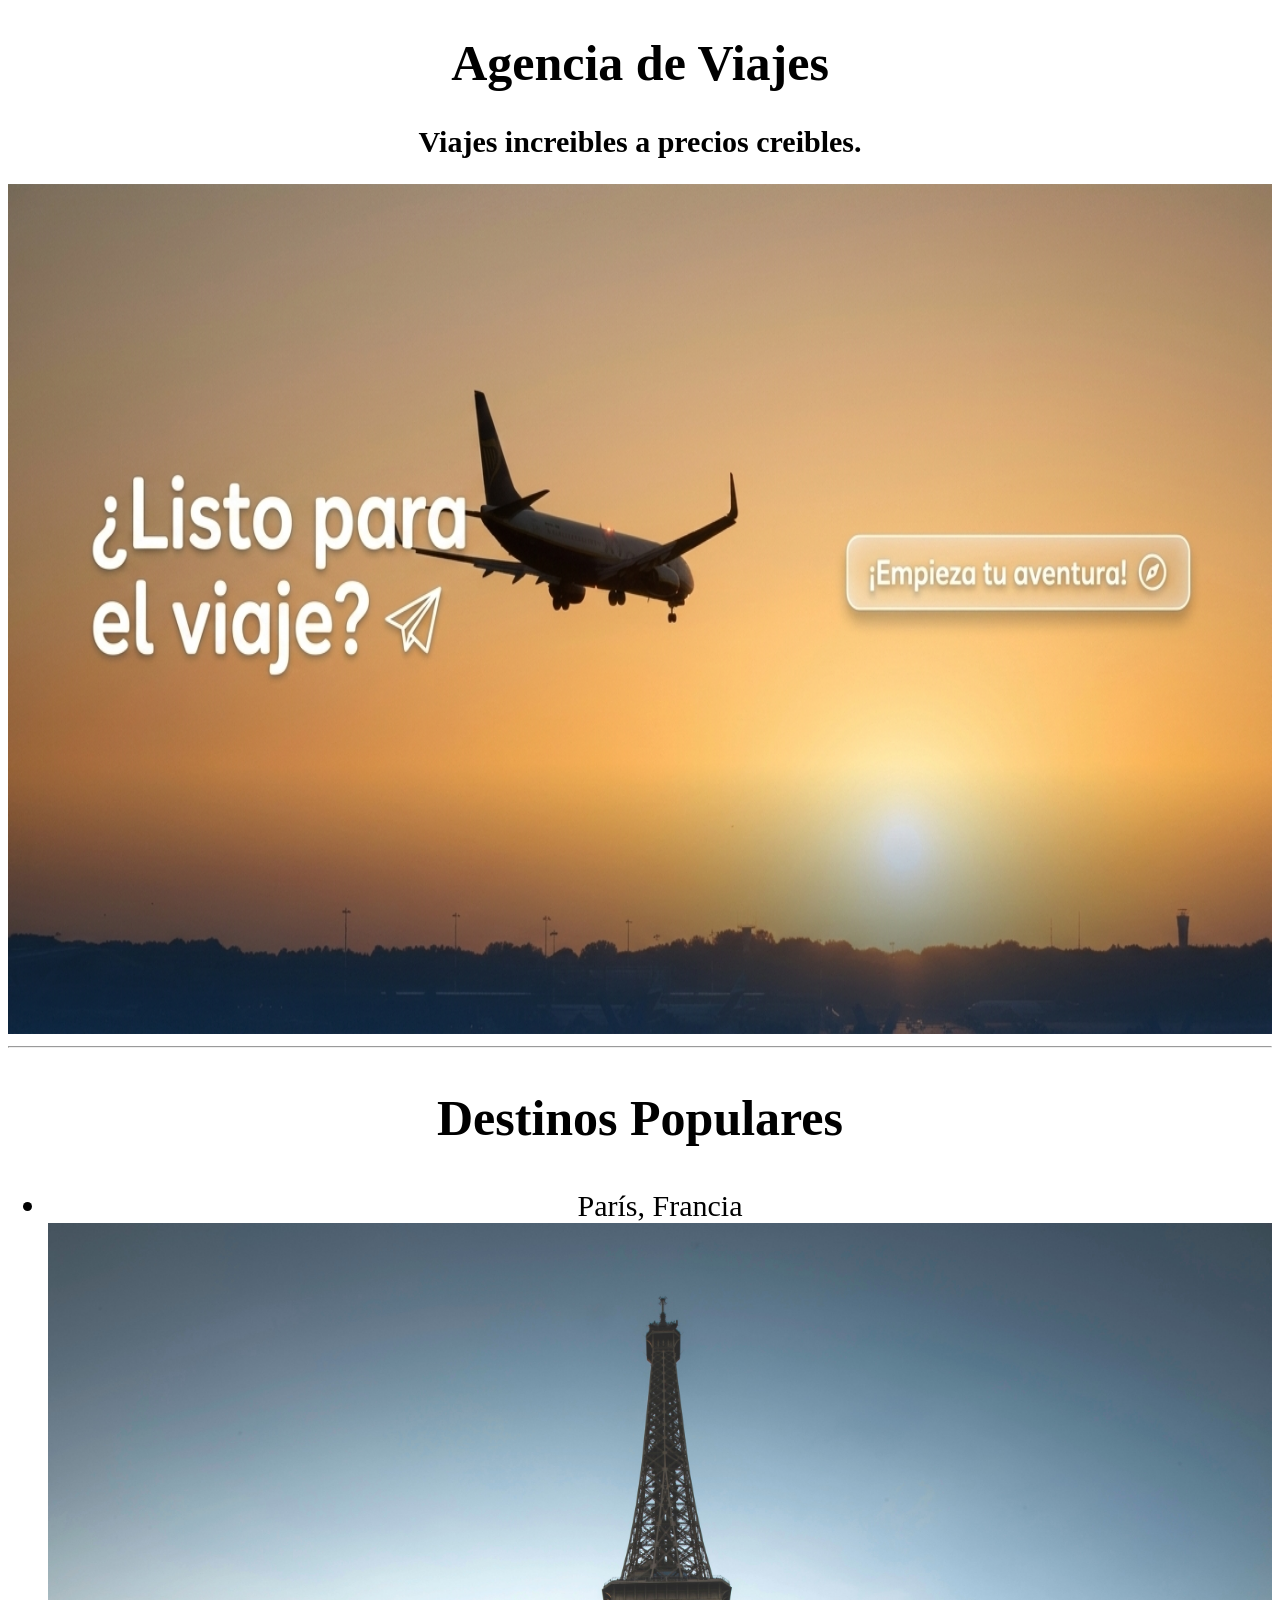
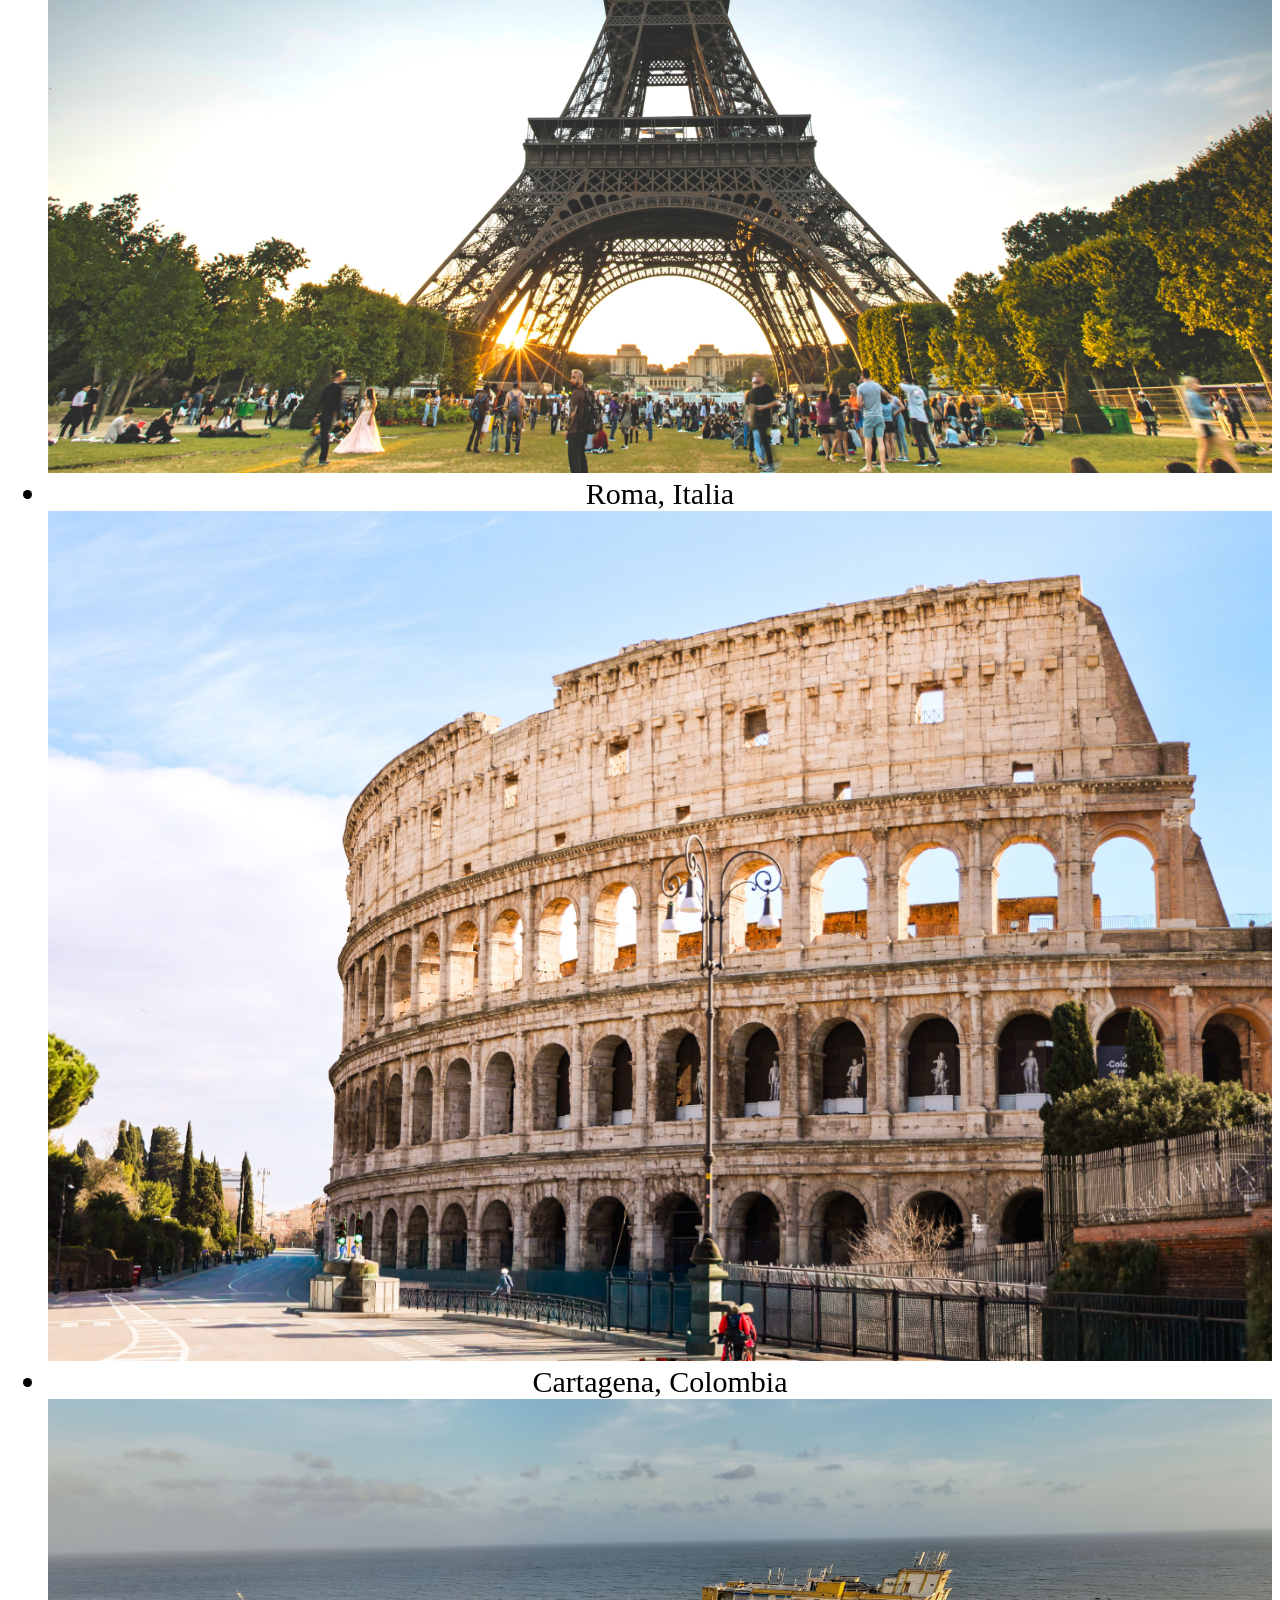
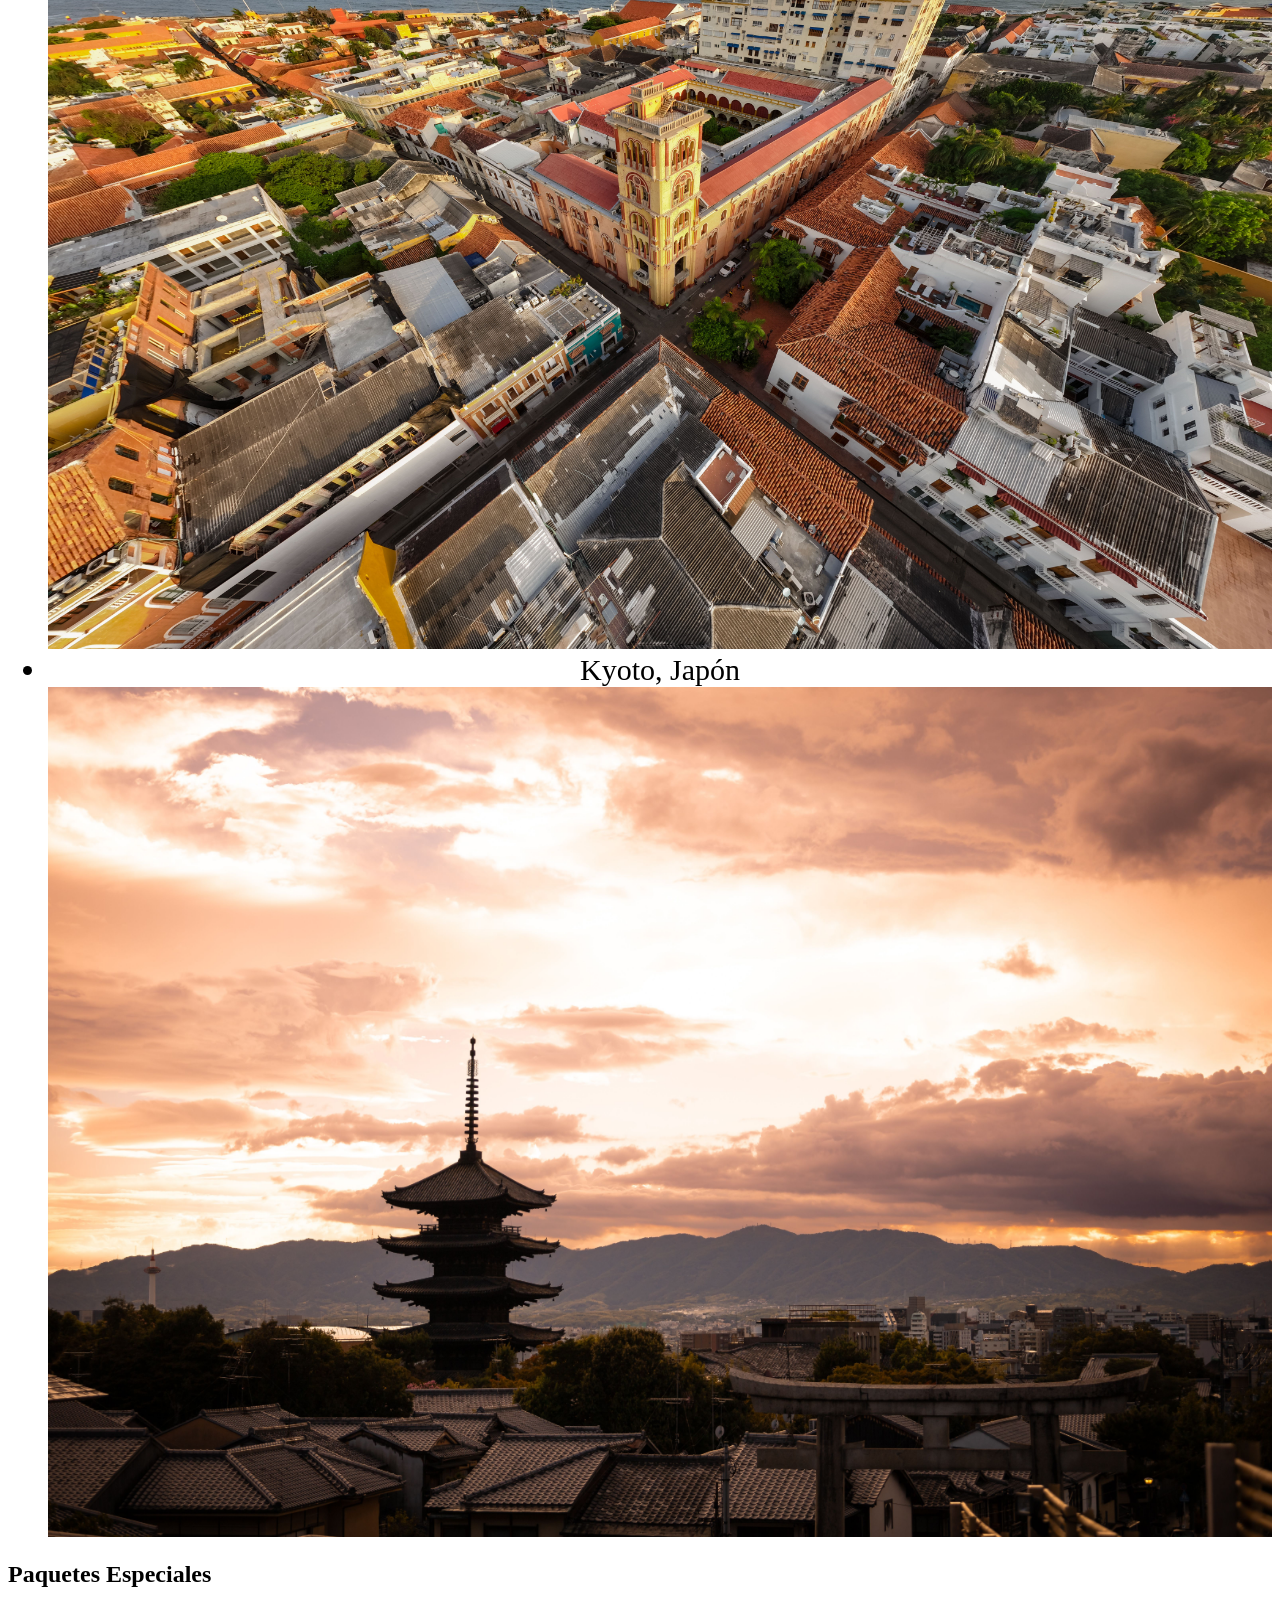
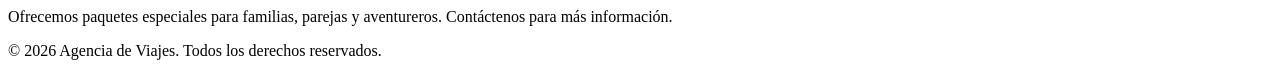
==== index.html @ 07613db0 "Created the website for the travel agency project." ====
<!DOCTYPE html>
<html lang="en">
<head>
    <meta charset="UTF-8">
    <meta name="viewport" content="width=device-width, initial-scale=1.0">
    <title>Agencia de Viajes</title>
</head>

<body>
    <header>
        <h1 style="font-size: 50px; text-align: center;">Agencia de Viajes</h1>
        <h2 style="font-size: 30px; text-align: center;">Viajes increibles a precios creibles.</h2>
        <img src="img/bannerIndex.jpeg" alt="Banner Agencia de Viajes" width="100%" height="850px">
       <hr>
    </header>

    <main>
        <section>
            <h2 style="font-size: 50px; text-align: center;">Destinos Populares</h2>
            <ul>
                <li style="font-size: 30px; text-align: center;">París, Francia</li>
                <img src="img/parisFrancia.jpg" alt="imagen promocial París, Francia" width="100%" height="850px">
          
                <li style="font-size: 30px; text-align: center;">Roma, Italia</li>
                <img src="img/romaItalia.jpg" alt="imagen promocial Roma, Italia" width="100%" height="850px">

                <li style="font-size: 30px; text-align: center;">Cartagena, Colombia</li>
                <img src="img/cartagenaColombia.jpg" alt="imagen promocial Cartagena, Colombia" width="100%" height="850px">

                <li style="font-size: 30px; text-align: center;">Kyoto, Japón</li>
                <img src="img/kyotoJapon.jpg" alt="imagen promocial Kyoto, Japón" width="100%" height="850px">
            </ul>
        </section>

        <section>
            <h2>Paquetes Especiales</h2>
            <p>Ofrecemos paquetes especiales para familias, parejas y aventureros. Contáctenos para más información.</p>
        </section>

    </main>
</body>

<footer>
    <p>&copy; 2026 Agencia de Viajes. Todos los derechos reservados.</p>
</footer>

</html>
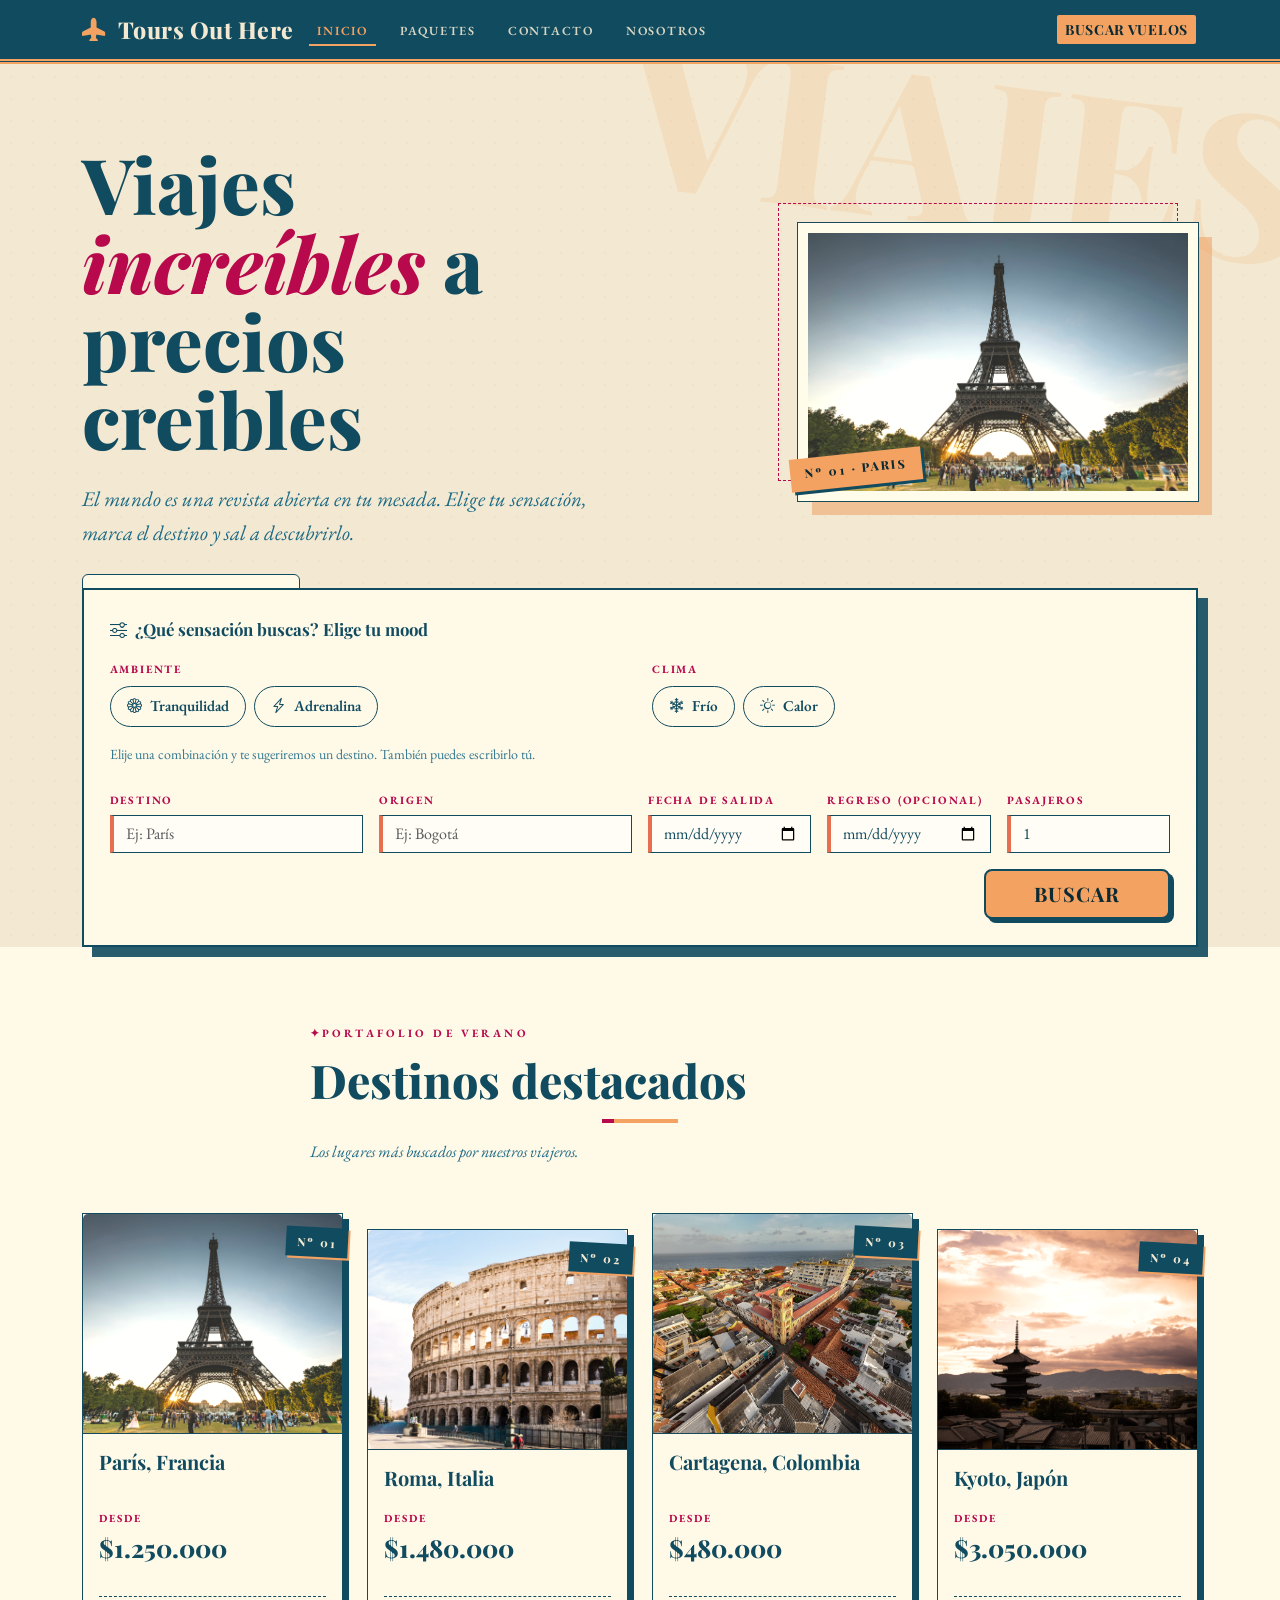
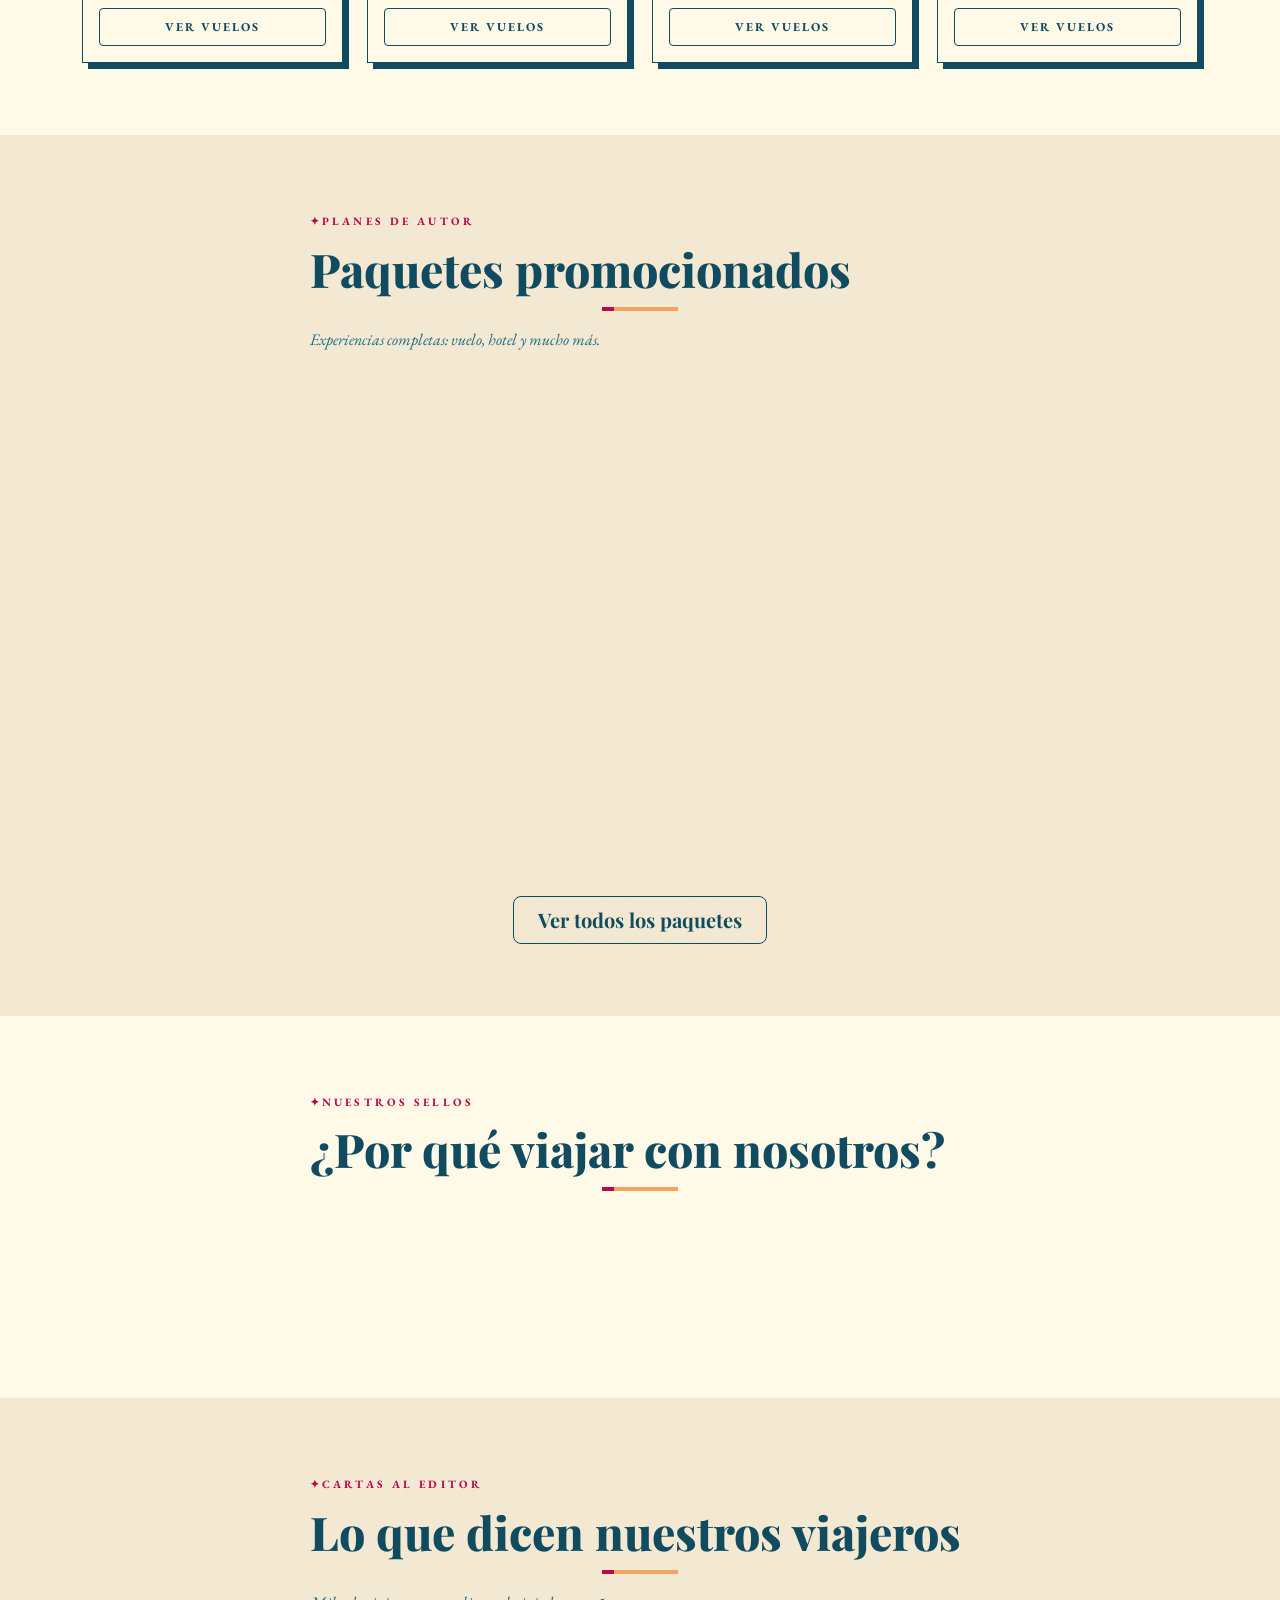
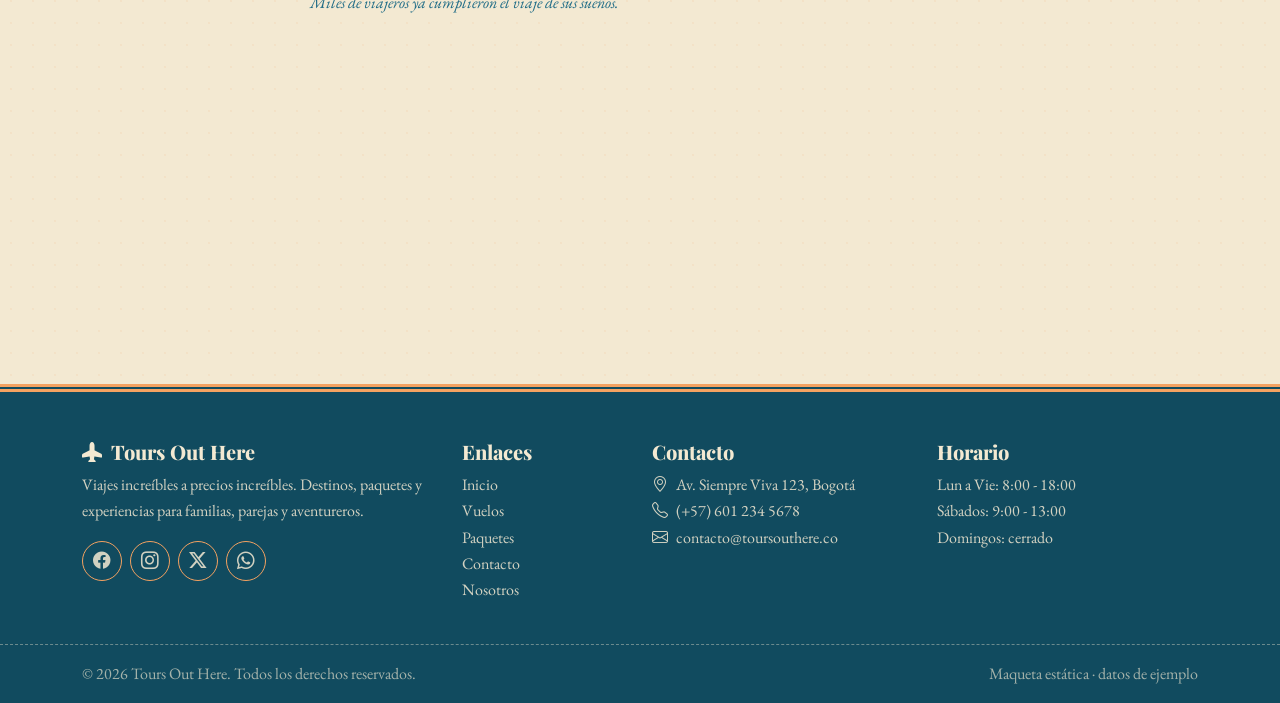
==== commit e0220257: "A style is implemented using CSS and Bootstrap, along with new web pages, complementing the project'" ====
--- a/index.html
+++ b/index.html
@@ -1,47 +1,371 @@
 <!DOCTYPE html>
-<html lang="en">
+<html lang="es">
 <head>
     <meta charset="UTF-8">
     <meta name="viewport" content="width=device-width, initial-scale=1.0">
-    <title>Agencia de Viajes</title>
+    <meta name="description" content="Agencia de viajes: vuelos y paquetes turísticos con estilo editorial.">
+    <title>Tours Out Here</title>
+    <link rel="stylesheet" href="vendor/bootstrap/bootstrap.min.css">
+    <link rel="stylesheet" href="vendor/bootstrap-icons/bootstrap-icons.min.css">
+    <link rel="stylesheet" href="css/styles.css">
 </head>
-
 <body>
-    <header>
-        <h1 style="font-size: 50px; text-align: center;">Agencia de Viajes</h1>
-        <h2 style="font-size: 30px; text-align: center;">Viajes increibles a precios creibles.</h2>
-        <img src="img/bannerIndex.jpeg" alt="Banner Agencia de Viajes" width="100%" height="850px">
-       <hr>
-    </header>
+
+    <nav class="navbar navbar-expand-lg navbar-site sticky-top">
+        <div class="container">
+            <a class="navbar-brand" href="index.html"><i class="bi bi-airplane-fill me-2"></i> Tours Out Here</a>
+            <button class="navbar-toggler" type="button" data-bs-toggle="collapse" data-bs-target="#navPrincipal" aria-controls="navPrincipal" aria-expanded="false" aria-label="Abrir menú de navegación">
+                <span class="navbar-toggler-icon"></span>
+            </button>
+            <div class="collapse navbar-collapse" id="navPrincipal">
+                <ul class="navbar-nav me-auto mb-2 mb-lg-0 gap-lg-3">
+                    <li class="nav-item"><a class="nav-link active" aria-current="page" href="index.html">Inicio</a></li>
+                    <li class="nav-item"><a class="nav-link" href="catalogo.html">Paquetes</a></li>
+                    <li class="nav-item"><a class="nav-link" href="contacto.html">Contacto</a></li>
+                    <li class="nav-item"><a class="nav-link" href="nosotros.html">Nosotros</a></li>
+                </ul>
+                <a href="buscar.html" class="btn boton-accent btn-sm">Buscar vuelos</a>
+            </div>
+        </div>
+    </nav>
+
+    <section class="hero">
+        <span class="hero-marca" aria-hidden="true">VIAJES</span>
+        <div class="container">
+            <div class="row align-items-center g-5">
+                <div class="col-lg-6">
+                    <h1 class="hero-titulo mt-3">Viajes <em>increíbles</em> a precios creibles</h1>
+                    <p class="hero-lead mt-4">El mundo es una revista abierta en tu mesada. Elige tu sensación, marca el destino y sal a descubrirlo.</p>
+                    <a href="#destinos" class="btn btn-ver-mas mt-2">Explorar destinos <i class="bi bi-arrow-right ms-1"></i></a>
+                </div>
+                <div class="col-lg-6 text-center text-lg-end">
+                    <figure class="passepartout">
+                        <img src="img/parisFrancia.jpg" alt="La Torre Eiffel en París, Francia" class="img-fluid" style="max-width: 400px;">
+                        <span class="rotulo-gira" style="bottom: 1rem; left: -0.5rem;">Nº 01 · Paris</span>
+                    </figure>
+                </div>
+            </div>
+        </div>
+    </section>
+
+    <div class="container">
+        <form id="formBusquedaHero" novalidate>
+            <div class="buscador">
+                <div class="mood-box mb-4">
+                    <p class="mood-group-title mb-3"><i class="bi bi-sliders me-1"></i> ¿Qué sensación buscas? Elige tu mood</p>
+                    <div class="row g-4">
+                        <div class="col-md-6">
+                            <span class="mood-label mb-2 d-block">Ambiente</span>
+                            <div class="d-flex flex-wrap gap-2 mood-group" data-grupo="ambiente">
+                                <button type="button" class="mood-chip" data-mood="tranquilidad"><i class="bi bi-flower1"></i> Tranquilidad</button>
+                                <button type="button" class="mood-chip" data-mood="adrenalina"><i class="bi bi-lightning-charge"></i> Adrenalina</button>
+                            </div>
+                        </div>
+                        <div class="col-md-6">
+                            <span class="mood-label mb-2 d-block">Clima</span>
+                            <div class="d-flex flex-wrap gap-2 mood-group" data-grupo="clima">
+                                <button type="button" class="mood-chip" data-mood="frio"><i class="bi bi-snow2"></i> Frío</button>
+                                <button type="button" class="mood-chip" data-mood="calor"><i class="bi bi-sun"></i> Calor</button>
+                            </div>
+                        </div>
+                    </div>
+                    <p class="texto-muted small mt-3 mb-0" id="moodSugerencia">Elije una combinación y te sugeriremos un destino. También puedes escribirlo tú.</p>
+                </div>
+                <div class="row g-3 align-items-end">
+                    <div class="col-md-4 col-lg-3">
+                        <label class="form-label" for="destino">Destino</label>
+                        <input type="text" class="form-control" id="destino" placeholder="Ej: París" required>
+                        <div class="invalid-feedback">Indica tu destino.</div>
+                    </div>
+                    <div class="col-md-4 col-lg-3">
+                        <label class="form-label" for="origen">Origen</label>
+                        <input type="text" class="form-control" id="origen" placeholder="Ej: Bogotá" required>
+                        <div class="invalid-feedback">Indica tu origen.</div>
+                    </div>
+                    <div class="col-md-4 col-lg-2">
+                        <label class="form-label" for="fechaSalida">Fecha de salida</label>
+                        <input type="date" class="form-control" id="fechaSalida">
+                    </div>
+                    <div class="col-md-4 col-lg-2">
+                        <label class="form-label" for="fechaRegreso">Regreso (opcional)</label>
+                        <input type="date" class="form-control" id="fechaRegreso">
+                    </div>
+                    <div class="col-md-4 col-lg-2">
+                        <label class="form-label" for="pasajeros">Pasajeros</label>
+                        <input type="number" class="form-control" id="pasajeros" value="1" min="1" max="9">
+                    </div>
+                    <div class="col-12 d-flex justify-content-end mt-3">
+                        <button type="submit" class="btn boton-accent btn-lg px-5">Buscar</button>
+                    </div>
+                </div>
+            </div>
+        </form>
+    </div>
 
     <main>
-        <section>
-            <h2 style="font-size: 50px; text-align: center;">Destinos Populares</h2>
-            <ul>
-                <li style="font-size: 30px; text-align: center;">París, Francia</li>
-                <img src="img/parisFrancia.jpg" alt="imagen promocial París, Francia" width="100%" height="850px">
-          
-                <li style="font-size: 30px; text-align: center;">Roma, Italia</li>
-                <img src="img/romaItalia.jpg" alt="imagen promocial Roma, Italia" width="100%" height="850px">
-
-                <li style="font-size: 30px; text-align: center;">Cartagena, Colombia</li>
-                <img src="img/cartagenaColombia.jpg" alt="imagen promocial Cartagena, Colombia" width="100%" height="850px">
-
-                <li style="font-size: 30px; text-align: center;">Kyoto, Japón</li>
-                <img src="img/kyotoJapon.jpg" alt="imagen promocial Kyoto, Japón" width="100%" height="850px">
-            </ul>
+        <section class="section-site section-site--papel" id="destinos">
+            <div class="container">
+                <div class="section-heading">
+                    <span class="kicker">Portafolio de verano</span>
+                    <h2 class="mt-2">Destinos destacados</h2>
+                    <div class="text-underline"></div>
+                    <p>Los lugares más buscados por nuestros viajeros.</p>
+                </div>
+                <div class="row g-4">
+                    <div class="col-sm-6 col-lg-3 reveal">
+                        <article class="card card-destino h-100">
+                            <span class="num-placa">Nº 01</span>
+                            <img src="img/parisFrancia.jpg" class="card-img-top" alt="La Torre Eiffel en París, Francia">
+                            <div class="card-body d-flex flex-column">
+                                <h3 class="h5 fw-bold mb-1">París, Francia</h3>
+                                <p class="precio-desde mt-auto pt-3">Desde</p>
+                                <p class="precio-valor">$1.250.000</p>
+                                <div class="ticket-linea"></div>
+                                <a href="buscar.html" class="btn btn-ver-mas btn-sm w-100">Ver vuelos</a>
+                            </div>
+                        </article>
+                    </div>
+                    <div class="col-sm-6 col-lg-3 desplaza reveal">
+                        <article class="card card-destino h-100">
+                            <span class="num-placa">Nº 02</span>
+                            <img src="img/romaItalia.jpg" class="card-img-top" alt="El Coliseo en Roma, Italia">
+                            <div class="card-body d-flex flex-column">
+                                <h3 class="h5 fw-bold mb-1">Roma, Italia</h3>
+                                <p class="precio-desde mt-auto pt-3">Desde</p>
+                                <p class="precio-valor">$1.480.000</p>
+                                <div class="ticket-linea"></div>
+                                <a href="buscar.html" class="btn btn-ver-mas btn-sm w-100">Ver vuelos</a>
+                            </div>
+                        </article>
+                    </div>
+                    <div class="col-sm-6 col-lg-3 reveal">
+                        <article class="card card-destino h-100">
+                            <span class="num-placa">Nº 03</span>
+                            <img src="img/cartagenaColombia.jpg" class="card-img-top" alt="Centro histórico de Cartagena, Colombia">
+                            <div class="card-body d-flex flex-column">
+                                <h3 class="h5 fw-bold mb-1">Cartagena, Colombia</h3>
+                                <p class="precio-desde mt-auto pt-3">Desde</p>
+                                <p class="precio-valor">$480.000</p>
+                                <div class="ticket-linea"></div>
+                                <a href="buscar.html" class="btn btn-ver-mas btn-sm w-100">Ver vuelos</a>
+                            </div>
+                        </article>
+                    </div>
+                    <div class="col-sm-6 col-lg-3 desplaza reveal">
+                        <article class="card card-destino h-100">
+                            <span class="num-placa">Nº 04</span>
+                            <img src="img/kyotoJapon.jpg" class="card-img-top" alt="Templo tradicional en Kyoto, Japón">
+                            <div class="card-body d-flex flex-column">
+                                <h3 class="h5 fw-bold mb-1">Kyoto, Japón</h3>
+                                <p class="precio-desde mt-auto pt-3">Desde</p>
+                                <p class="precio-valor">$3.050.000</p>
+                                <div class="ticket-linea"></div>
+                                <a href="buscar.html" class="btn btn-ver-mas btn-sm w-100">Ver vuelos</a>
+                            </div>
+                        </article>
+                    </div>
+                </div>
+            </div>
         </section>
 
-        <section>
-            <h2>Paquetes Especiales</h2>
-            <p>Ofrecemos paquetes especiales para familias, parejas y aventureros. Contáctenos para más información.</p>
+        <section class="section-site" id="paquetes">
+            <div class="container">
+                <div class="section-heading">
+                    <span class="kicker">Planes de autor</span>
+                    <h2 class="mt-2">Paquetes promocionados</h2>
+                    <div class="text-underline"></div>
+                    <p>Experiencias completas: vuelo, hotel y mucho más.</p>
+                </div>
+                <div class="row g-4">
+                    <div class="col-md-6 col-lg-3 reveal">
+                        <article class="card card-paquete h-100" data-paquete='{"titulo":"Romance en París","ciudad":"París, Francia","duracion":"5 días","precio":2850000,"incluye":"Vuelo ida y vuelta, hotel 4*, desayuno y city tour","img":"img/parisFrancia.jpg","descripcion":"El plan perfecto para celebrar en pareja: recorre la Torre Eiffel, el Louvre y los cafés de Montmartre."}'>
+                            <span class="num-placa">Nº 05</span>
+                            <img src="img/parisFrancia.jpg" class="card-img-top" alt="Imagen promocional del paquete Romance en París">
+                            <div class="card-body d-flex flex-column">
+                                <span class="kicker mb-1">Paquete · 5 días</span>
+                                <h3 class="h5 fw-bold mb-1">Romance en París</h3>
+                                <p class="texto-muted small mb-2">París, Francia</p>
+                                <p class="precio-valor mt-auto mb-3">$2.850.000</p>
+                                <a href="#" data-accion="detalle" class="btn btn-primary w-100">Ver detalle</a>
+                            </div>
+                        </article>
+                    </div>
+                    <div class="col-md-6 col-lg-3 desplaza reveal">
+                        <article class="card card-paquete h-100" data-paquete='{"titulo":"Roma Clásica","ciudad":"Roma, Italia","duracion":"4 días","precio":2450000,"incluye":"Vuelo ida y vuelta, hotel 3*, desayuno y visitas guiadas","img":"img/romaItalia.jpg","descripcion":"Coliseo, Fontana di Trevi y el Vaticano con guías expertos en español."}'>
+                            <span class="num-placa">Nº 06</span>
+                            <img src="img/romaItalia.jpg" class="card-img-top" alt="Imagen promocional del paquete Roma Clásica">
+                            <div class="card-body d-flex flex-column">
+                                <span class="kicker mb-1">Paquete · 4 días</span>
+                                <h3 class="h5 fw-bold mb-1">Roma Clásica</h3>
+                                <p class="texto-muted small mb-2">Roma, Italia</p>
+                                <p class="precio-valor mt-auto mb-3">$2.450.000</p>
+                                <a href="#" data-accion="detalle" class="btn btn-primary w-100">Ver detalle</a>
+                            </div>
+                        </article>
+                    </div>
+                    <div class="col-md-6 col-lg-3 reveal">
+                        <article class="card card-paquete h-100" data-paquete='{"titulo":"Escapada en Cartagena","ciudad":"Cartagena, Colombia","duracion":"3 días","precio":980000,"incluye":"Vuelo ida y vuelta, hotel en el Centro Histórico y paseo en chiva","img":"img/cartagenaColombia.jpg","descripcion":"Murallas, mar y color. La escapada corta perfecta para desconectar."}'>
+                            <span class="num-placa">Nº 07</span>
+                            <img src="img/cartagenaColombia.jpg" class="card-img-top" alt="Imagen promocional del paquete Escapada en Cartagena">
+                            <div class="card-body d-flex flex-column">
+                                <span class="kicker mb-1">Paquete · 3 días</span>
+                                <h3 class="h5 fw-bold mb-1">Escapada en Cartagena</h3>
+                                <p class="texto-muted small mb-2">Cartagena, Colombia</p>
+                                <p class="precio-valor mt-auto mb-3">$980.000</p>
+                                <a href="#" data-accion="detalle" class="btn btn-primary w-100">Ver detalle</a>
+                            </div>
+                        </article>
+                    </div>
+                    <div class="col-md-6 col-lg-3 desplaza reveal">
+                        <article class="card card-paquete h-100" data-paquete='{"titulo":"Japón Mágico","ciudad":"Kyoto, Japón","duracion":"8 días","precio":6900000,"incluye":"Vuelo ida y vuelta, hoteles, tren bala y tours","img":"img/kyotoJapon.jpg","descripcion":"Templos, tecnología y tradición: un viaje inolvidable por Japón."}'>
+                            <span class="num-placa">Nº 08</span>
+                            <img src="img/kyotoJapon.jpg" class="card-img-top" alt="Imagen promocional del paquete Japón Mágico">
+                            <div class="card-body d-flex flex-column">
+                                <span class="kicker mb-1">Paquete · 8 días</span>
+                                <h3 class="h5 fw-bold mb-1">Japón Mágico</h3>
+                                <p class="texto-muted small mb-2">Kyoto, Japón</p>
+                                <p class="precio-valor mt-auto mb-3">$6.900.000</p>
+                                <a href="#" data-accion="detalle" class="btn btn-primary w-100">Ver detalle</a>
+                            </div>
+                        </article>
+                    </div>
+                </div>
+                <div class="text-center mt-5">
+                    <a href="catalogo.html" class="btn btn-outline-primary btn-lg px-4">Ver todos los paquetes</a>
+                </div>
+            </div>
         </section>
 
+        <section class="section-site section-site--papel pb-0" id="beneficios">
+            <div class="container">
+                <div class="section-heading">
+                    <span class="kicker">Nuestros sellos</span>
+                    <h2 class="mt-2">¿Por qué viajar con nosotros?</h2>
+                    <div class="text-underline"></div>
+                </div>
+                <div class="row g-4 text-center">
+                    <div class="col-md-4 reveal">
+                        <i class="bi bi-tags fs-1 text-primary"></i>
+                        <h3 class="h5 fw-bold mt-2">Mejores precios</h3>
+                        <p class="texto-muted mb-0">Tarifas especiales y paquetes todo incluido para tu presupuesto.</p>
+                    </div>
+                    <div class="col-md-4 desplaza reveal">
+                        <i class="bi bi-headset fs-1 text-primary"></i>
+                        <h3 class="h5 fw-bold mt-2">Soporte 24/7</h3>
+                        <p class="texto-muted mb-0">Te acompañamos antes, durante y después de tu viaje.</p>
+                    </div>
+                    <div class="col-md-4 reveal">
+                        <i class="bi bi-shield-check fs-1 text-primary"></i>
+                        <h3 class="h5 fw-bold mt-2">Reservas seguras</h3>
+                        <p class="texto-muted mb-0">Confirmación inmediata y atención personalizada.</p>
+                    </div>
+                </div>
+            </div>
+        </section>
+
+        <section class="section-site" id="testimonios">
+            <div class="container">
+                <div class="section-heading">
+                    <span class="kicker">Cartas al editor</span>
+                    <h2 class="mt-2">Lo que dicen nuestros viajeros</h2>
+                    <div class="text-underline"></div>
+                    <p>Miles de viajeros ya cumplieron el viaje de sus sueños.</p>
+                </div>
+                <div class="row g-4">
+                    <div class="col-md-4 reveal">
+                        <div class="testimonio">
+                            <div class="estrellas mb-2"><i class="bi bi-star-fill"></i><i class="bi bi-star-fill"></i><i class="bi bi-star-fill"></i><i class="bi bi-star-fill"></i><i class="bi bi-star-fill"></i></div>
+                            <blockquote>"Mi viaje a París fue perfecto. El paquete incluía todo y el precio fue el mejor que encontré."</blockquote>
+                            <div class="d-flex align-items-center gap-3 mt-3">
+                                <div class="avatar-testimonio">CM</div>
+                                <div>
+                                    <p class="mb-0 fw-bold">Carmen Martínez</p>
+                                    <p class="mb-0 texto-muted small">Paquete Romance en París</p>
+                                </div>
+                            </div>
+                        </div>
+                    </div>
+                    <div class="col-md-4 desplaza reveal">
+                        <div class="testimonio">
+                            <div class="estrellas mb-2"><i class="bi bi-star-fill"></i><i class="bi bi-star-fill"></i><i class="bi bi-star-fill"></i><i class="bi bi-star-fill"></i><i class="bi bi-star-fill"></i></div>
+                            <blockquote>"Reservé un vuelo a Cartagena en minutos. Todo claro, sin letra pequeña y con confirmación inmediata."</blockquote>
+                            <div class="d-flex align-items-center gap-3 mt-3">
+                                <div class="avatar-testimonio">JR</div>
+                                <div>
+                                    <p class="mb-0 fw-bold">Jorge Restrepo</p>
+                                    <p class="mb-0 texto-muted small">Vuelo Bogotá - Cartagena</p>
+                                </div>
+                            </div>
+                        </div>
+                    </div>
+                    <div class="col-md-4 reveal">
+                        <div class="testimonio">
+                            <div class="estrellas mb-2"><i class="bi bi-star-fill"></i><i class="bi bi-star-fill"></i><i class="bi bi-star-fill"></i><i class="bi bi-star-fill"></i><i class="bi bi-star-half"></i></div>
+                            <blockquote>"El viaje a Japón superó todas mis expectativas. Los guías y hoteles fueron excelentes."</blockquote>
+                            <div class="d-flex align-items-center gap-3 mt-3">
+                                <div class="avatar-testimonio">LG</div>
+                                <div>
+                                    <p class="mb-0 fw-bold">Laura Gómez</p>
+                                    <p class="mb-0 texto-muted small">Paquete Japón Mágico</p>
+                                </div>
+                            </div>
+                        </div>
+                    </div>
+                </div>
+            </div>
+        </section>
     </main>
+
+    <footer class="footer-site pt-5">
+        <div class="container">
+            <div class="row g-4">
+                <div class="col-lg-4 col-md-6">
+                    <h5><i class="bi bi-airplane-fill me-1"></i> Tours Out Here</h5>
+                    <p>Viajes increíbles a precios increíbles. Destinos, paquetes y experiencias para familias, parejas y aventureros.</p>
+                    <div class="d-flex gap-2 mt-3 redes">
+                        <a href="#" aria-label="Facebook"><i class="bi bi-facebook"></i></a>
+                        <a href="#" aria-label="Instagram"><i class="bi bi-instagram"></i></a>
+                        <a href="#" aria-label="X, antes Twitter"><i class="bi bi-twitter-x"></i></a>
+                        <a href="#" aria-label="WhatsApp"><i class="bi bi-whatsapp"></i></a>
+                    </div>
+                </div>
+                <div class="col-lg-2 col-md-6">
+                    <h5>Enlaces</h5>
+                    <ul class="list-unstyled">
+                        <li><a href="index.html">Inicio</a></li>
+                        <li><a href="buscar.html">Vuelos</a></li>
+                        <li><a href="catalogo.html">Paquetes</a></li>
+                        <li><a href="contacto.html">Contacto</a></li>
+                        <li><a href="nosotros.html">Nosotros</a></li>
+                    </ul>
+                </div>
+                <div class="col-lg-3 col-md-6">
+                    <h5>Contacto</h5>
+                    <ul class="list-unstyled">
+                        <li><i class="bi bi-geo-alt me-2"></i>Av. Siempre Viva 123, Bogotá</li>
+                        <li><i class="bi bi-telephone me-2"></i>(+57) 601 234 5678</li>
+                        <li><i class="bi bi-envelope me-2"></i>contacto@toursouthere.co</li>
+                    </ul>
+                </div>
+                <div class="col-lg-3 col-md-6">
+                    <h5>Horario</h5>
+                    <ul class="list-unstyled">
+                        <li>Lun a Vie: 8:00 - 18:00</li>
+                        <li>Sábados: 9:00 - 13:00</li>
+                        <li>Domingos: cerrado</li>
+                    </ul>
+                </div>
+            </div>
+        </div>
+        <div class="footer-bottom py-3 mt-4">
+            <div class="container d-flex flex-column flex-md-row justify-content-between align-items-center gap-2">
+                <p class="mb-0">&copy; 2026 Tours Out Here. Todos los derechos reservados.</p>
+                <p class="mb-0">Maqueta estática · datos de ejemplo</p>
+            </div>
+        </div>
+    </footer>
+
+    <script src="vendor/bootstrap/bootstrap.bundle.min.js"></script>
+    <script src="js/main.js"></script>
 </body>
-
-<footer>
-    <p>&copy; 2026 Agencia de Viajes. Todos los derechos reservados.</p>
-</footer>
-
 </html>
--- a/css/styles.css
+++ b/css/styles.css
@@ -0,0 +1,734 @@
+/* ============================================================
+   AGENCIA DE VIAJES — Tema "Costa Retro / Editorial"
+   Paleta: Crema Vintage #F3E9D2 · Verde Menta #114B5F
+           Naranja Melocotón #F4A261 · Rojo Ladrillo #B7094C
+   ============================================================ */
+
+/* ---------- Tipografías locales (variable) ---------- */
+@font-face {
+  font-family: 'Playfair Display';
+  font-style: normal;
+  font-weight: 100 900;
+  font-display: swap;
+  src: url('../vendor/fonts/playfair-var.woff2') format('woff2');
+}
+@font-face {
+  font-family: 'Playfair Display';
+  font-style: italic;
+  font-weight: 100 900;
+  font-display: swap;
+  src: url('../vendor/fonts/playfair-italic-var.woff2') format('woff2');
+}
+@font-face {
+  font-family: 'EB Garamond';
+  font-style: normal;
+  font-weight: 100 900;
+  font-display: swap;
+  src: url('../vendor/fonts/ebgaramond-var.woff2') format('woff2');
+}
+@font-face {
+  font-family: 'EB Garamond';
+  font-style: italic;
+  font-weight: 100 900;
+  font-display: swap;
+  src: url('../vendor/fonts/ebgaramond-italic-var.woff2') format('woff2');
+}
+
+/* ---------- Tokens ---------- */
+:root {
+  --crema: #F3E9D2;
+  --papel: #FFF9E8;
+  --tinta: #114B5F;
+  --tinta-clara: #1D6A85;
+  --melocoton: #F4A261;
+  --melocoton-oscuro: #E76F51;
+  --ladrillo: #B7094C;
+  --ff-titulo: 'Playfair Display', Georgia, 'Times New Roman', serif;
+  --ff-cuerpo: 'EB Garamond', Georgia, 'Times New Roman', serif;
+
+  --bs-primary: var(--melocoton);
+  --bs-primary-rgb: 244, 162, 97;
+  --bs-body-bg: var(--crema);
+  --bs-body-color: var(--tinta);
+  --bs-body-font-family: var(--ff-cuerpo);
+  --bs-link-color: var(--tinta);
+  --bs-link-hover-color: var(--ladrillo);
+  --bs-card-border-width: 0;
+}
+
+/* ---------- Base ---------- */
+html {
+  scroll-behavior: smooth;
+}
+body {
+  background-color: var(--crema);
+  color: var(--tinta);
+  font-family: var(--ff-cuerpo);
+  line-height: 1.65;
+  background-image:
+    radial-gradient(rgba(244, 162, 97, 0.10) 1px, transparent 1px);
+  background-size: 22px 22px;
+}
+h1, h2, h3, h4, h5, h6 {
+  font-family: var(--ff-titulo);
+  font-weight: 800;
+  color: var(--tinta);
+}
+a {
+  color: var(--tinta);
+  text-decoration-thickness: 0.07em;
+  text-underline-offset: 3px;
+}
+a:hover { color: var(--ladrillo); }
+::selection { background: var(--melocoton); color: #0B2A33; }
+
+.kicker {
+  display: inline-block;
+  text-transform: uppercase;
+  letter-spacing: 0.28em;
+  font-size: 0.7rem;
+  font-weight: 700;
+  color: var(--ladrillo);
+}
+.kicker::before { content: "✦ "; letter-spacing: 0; }
+.texto-muted { color: var(--tinta-clara); opacity: 0.9; }
+.text-primary { color: var(--ladrillo) !important; }
+.icono-incluye { color: var(--melocoton-oscuro); }
+
+.breadcrumb { font-size: 0.85rem; }
+.breadcrumb a { color: var(--tinta-clara); }
+.breadcrumb-item.active { color: var(--ladrillo); }
+.breadcrumb-item + .breadcrumb-item::before { color: var(--melocoton-oscuro); }
+
+/* ---------- Botones ---------- */
+.btn-primary {
+  --bs-btn-bg: var(--melocoton);
+  --bs-btn-border-color: var(--melocoton);
+  --bs-btn-color: #0B2A33;
+  --bs-btn-hover-bg: var(--melocoton-oscuro);
+  --bs-btn-hover-border-color: var(--melocoton-oscuro);
+  --bs-btn-hover-color: #fff;
+  --bs-btn-active-bg: var(--melocoton-oscuro);
+  --bs-btn-focus-shadow-rgb: 244, 162, 97;
+  font-family: var(--ff-titulo);
+  font-weight: 700;
+}
+.btn-outline-primary {
+  --bs-btn-color: var(--tinta);
+  --bs-btn-border-color: var(--tinta);
+  --bs-btn-hover-bg: var(--tinta);
+  --bs-btn-hover-color: var(--crema);
+  --bs-btn-hover-border-color: var(--tinta);
+  --bs-btn-active-bg: var(--tinta);
+  --bs-btn-focus-shadow-rgb: 17, 75, 95;
+  font-family: var(--ff-titulo);
+  font-weight: 700;
+}
+.boton-accent {
+  background-color: var(--melocoton);
+  border: 2px solid var(--tinta);
+  color: #0B2A33;
+  font-family: var(--ff-titulo);
+  font-weight: 700;
+  letter-spacing: 0.05em;
+  text-transform: uppercase;
+  box-shadow: 4px 4px 0 var(--tinta);
+  transition: transform 0.15s ease, box-shadow 0.15s ease, background-color 0.2s ease;
+}
+.boton-accent:hover,
+.boton-accent:focus {
+  background-color: var(--melocoton-oscuro);
+  border-color: var(--tinta);
+  color: #fff;
+  transform: translate(-2px, -2px);
+  box-shadow: 6px 6px 0 var(--tinta);
+}
+.btn-ver-mas {
+  border: 1px solid var(--tinta);
+  background: var(--papel);
+  color: var(--tinta);
+  text-transform: uppercase;
+  letter-spacing: 0.16em;
+  font-size: 0.76rem;
+  font-weight: 700;
+  padding: 0.55rem 1rem;
+  transition: background-color 0.2s ease, color 0.2s ease, transform 0.15s ease;
+}
+.btn-ver-mas:hover {
+  background: var(--melocoton);
+  border-color: var(--melocoton);
+  color: #0B2A33;
+  transform: translateX(4px);
+}
+
+/* ---------- Cabecera (masthead) ---------- */
+.navbar-site {
+  background: var(--tinta);
+  border-bottom: 5px double var(--melocoton);
+  padding-top: 0.35rem;
+  padding-bottom: 0.35rem;
+}
+.navbar-site .navbar-brand {
+  font-family: var(--ff-titulo);
+  font-weight: 800;
+  font-size: 1.45rem;
+  color: var(--crema);
+  letter-spacing: 0.02em;
+}
+.navbar-site .navbar-brand i { color: var(--melocoton); }
+.navbar-site .nav-link {
+  color: rgba(243, 233, 210, 0.88);
+  font-weight: 600;
+  text-transform: uppercase;
+  letter-spacing: 0.14em;
+  font-size: 0.78rem;
+  border-bottom: 2px solid transparent;
+  padding-bottom: 0.15rem;
+}
+.navbar-site .nav-link:hover { color: var(--crema); border-bottom-color: var(--melocoton); }
+.navbar-site .nav-link.active { color: var(--melocoton); border-bottom-color: var(--melocoton); }
+.navbar-site .navbar-toggler { border-color: rgba(243, 233, 210, 0.5); }
+.navbar-site .navbar-toggler-icon { filter: invert(1); }
+
+/* ---------- Hero editorial (sin imagen de fondo) ---------- */
+.hero {
+  position: relative;
+  padding: 4rem 0 3rem;
+  overflow: hidden;
+}
+.hero-marca {
+  position: absolute;
+  font-family: var(--ff-titulo);
+  font-weight: 800;
+  font-size: clamp(6rem, 16vw, 13rem);
+  line-height: 1;
+  color: var(--melocoton);
+  opacity: 0.16;
+  right: -2rem;
+  top: -1.5rem;
+  transform: rotate(7deg);
+  pointer-events: none;
+  user-select: none;
+}
+.hero-titulo {
+  font-size: clamp(2.8rem, 6vw, 5rem);
+  font-weight: 800;
+  line-height: 1.02;
+  color: var(--tinta);
+}
+.hero-titulo em {
+  color: var(--ladrillo);
+  font-style: italic;
+}
+.hero-lead {
+  font-size: 1.3rem;
+  font-style: italic;
+  color: var(--tinta-clara);
+  max-width: 34rem;
+}
+
+/* Pasepartout (marco editorial para imágenes) */
+.passepartout {
+  position: relative;
+  display: inline-block;
+}
+.passepartout img {
+  position: relative;
+  z-index: 1;
+  border: 10px solid var(--papel);
+  outline: 1px solid var(--tinta);
+  box-shadow: 14px 14px 0 rgba(244, 162, 97, 0.6);
+  filter: saturate(0.92) sepia(0.06);
+}
+.passepartout::before {
+  content: "";
+  position: absolute;
+  inset: -20px 20px 20px -20px;
+  border: 1.5px dashed var(--ladrillo);
+  z-index: 0;
+}
+.rotulo-gira {
+  position: absolute;
+  z-index: 2;
+  background: var(--melocoton);
+  color: #0B2A33;
+  border: 0;
+  font-family: var(--ff-titulo);
+  font-weight: 800;
+  font-size: 0.75rem;
+  letter-spacing: 0.18em;
+  text-transform: uppercase;
+  padding: 0.4rem 0.9rem;
+  transform: rotate(-6deg);
+  box-shadow: 3px 3px 0 var(--tinta);
+}
+.sello-precio {
+  background: var(--ladrillo);
+  color: var(--crema);
+  border: 0;
+  padding: 0.5rem 1.1rem;
+  transform: rotate(4deg);
+  box-shadow: 3px 3px 0 var(--tinta);
+}
+
+/* ---------- Buscador / selector por Mood ---------- */
+.buscador {
+  position: relative;
+  z-index: 5;
+  background: var(--papel);
+  border: 2px solid var(--tinta);
+  box-shadow: 10px 10px 0 rgba(17, 75, 95, 0.9);
+  padding: 1.6rem;
+  margin-top: -4.5rem;
+}
+.buscador .form-label,
+.mood-label {
+  display: block;
+  text-transform: uppercase;
+  letter-spacing: 0.16em;
+  font-size: 0.7rem;
+  font-weight: 700;
+  color: var(--ladrillo);
+  margin-bottom: 0.4rem;
+}
+.mood-group-title {
+  font-family: var(--ff-titulo);
+  font-weight: 700;
+  font-size: 1.05rem;
+  color: var(--tinta);
+}
+.mood-chip {
+  display: inline-flex;
+  align-items: center;
+  gap: 0.5rem;
+  border: 1.5px solid var(--tinta);
+  border-radius: 999px;
+  padding: 0.45rem 1rem;
+  background: var(--papel);
+  color: var(--tinta);
+  font-weight: 600;
+  cursor: pointer;
+  font-size: 0.95rem;
+  transition: transform 0.15s ease, background-color 0.2s ease, box-shadow 0.2s ease;
+}
+.mood-chip:hover {
+  transform: translateY(-2px) rotate(-1deg);
+}
+.mood-chip.active {
+  background: var(--melocoton);
+  border-color: var(--melocoton);
+  color: #0B2A33;
+  box-shadow: 3px 3px 0 var(--ladrillo);
+}
+.form-control, .form-select {
+  background: #FFFDF5;
+  border: 1px solid var(--tinta);
+  border-left: 4px solid var(--melocoton-oscuro);
+  border-radius: 0;
+  color: var(--tinta);
+}
+.form-control:focus, .form-select:focus {
+  border-color: var(--melocoton);
+  box-shadow: 0 0 0 0.2rem rgba(244, 162, 97, 0.25);
+}
+.form-select { border-radius: 0; }
+
+/* ---------- Secciones ---------- */
+.section-site { padding: 4.5rem 0; }
+.section-site--papel { background: var(--papel); }
+.section-heading { max-width: 660px; margin: 0 auto 3rem; }
+.section-heading h2 {
+  font-size: clamp(1.8rem, 4vw, 2.9rem);
+  font-weight: 800;
+}
+.text-underline {
+  width: 76px;
+  height: 4px;
+  border-radius: 0;
+  background: var(--melocoton);
+  margin: 0.6rem auto 1rem;
+  border-left: 12px solid var(--ladrillo);
+}
+.section-heading p { color: var(--tinta-clara); font-style: italic; }
+
+/* ---------- Marcas ilustradas / pins ---------- */
+.pin-destino {
+  position: absolute;
+  z-index: 3;
+  top: -0.6rem;
+  left: 1.2rem;
+  width: 20px;
+  height: 20px;
+  border-radius: 50% 50% 50% 0;
+  transform: rotate(-45deg);
+  background: var(--ladrillo);
+  border: 2px solid var(--papel);
+}
+.pin-destino::after {
+  content: "";
+  position: absolute;
+  inset: 4px;
+  border-radius: 50%;
+  background: var(--crema);
+}
+.num-placa {
+  position: absolute;
+  z-index: 3;
+  top: 0.8rem;
+  right: -0.4rem;
+  background: var(--tinta);
+  color: var(--crema);
+  font-family: var(--ff-titulo);
+  font-weight: 800;
+  font-size: 0.72rem;
+  letter-spacing: 0.2em;
+  padding: 0.35rem 0.7rem;
+  transform: rotate(3deg);
+  box-shadow: 2px 2px 0 var(--melocoton);
+}
+
+/* ---------- Cards de destinos ---------- */
+.card-destino,
+.card-paquete {
+  border: 1.5px solid var(--tinta);
+  background: var(--papel);
+  border-radius: 0;
+  box-shadow: 6px 6px 0 var(--tinta);
+  transition: transform 0.22s ease, box-shadow 0.22s ease;
+  position: relative;
+}
+.card-destino:hover,
+.card-paquete:hover {
+  transform: translate(-3px, -6px) rotate(-0.75deg);
+  box-shadow: 12px 14px 0 rgba(17, 75, 95, 0.85);
+}
+.card-destino .card-img-top,
+.card-paquete .card-img-top {
+  height: 220px;
+  object-fit: cover;
+  filter: saturate(0.95) sepia(0.08);
+  border-bottom: 1.5px solid var(--tinta);
+}
+.card-destino .card-body h3,
+.card-paquete .card-body h2 {
+  font-family: var(--ff-titulo);
+  font-weight: 800;
+}
+.precio-desde {
+  text-transform: uppercase;
+  letter-spacing: 0.18em;
+  font-size: 0.68rem;
+  font-weight: 700;
+  color: var(--ladrillo);
+  margin: 0;
+}
+.precio-valor {
+  font-family: var(--ff-titulo);
+  font-weight: 800;
+  font-size: 1.55rem;
+  color: var(--tinta);
+}
+.ticket-linea { border-top: 1px dashed var(--tinta); margin: 0.7rem 0; }
+
+/* ---------- Resultados / vuelos ---------- */
+.flight-card {
+  background: var(--papel);
+  border: 1px solid var(--tinta);
+  border-left: 6px solid var(--melocoton);
+  border-radius: 0;
+  box-shadow: 4px 4px 0 rgba(17, 75, 95, 0.6);
+  transition: transform 0.18s ease, box-shadow 0.18s ease;
+  position: relative;
+}
+.flight-card:hover {
+  transform: translateY(-3px);
+  box-shadow: 8px 9px 0 rgba(17, 75, 95, 0.85);
+}
+.hora-vuelo {
+  font-family: var(--ff-titulo);
+  font-weight: 800;
+  font-size: 1.45rem;
+  color: var(--tinta);
+}
+.duracion-vuelo {
+  text-transform: uppercase;
+  letter-spacing: 0.1em;
+  font-size: 0.7rem;
+  color: var(--tinta-clara);
+}
+.icono-vuelo { color: var(--melocoton-oscuro); }
+.badge-escala {
+  background: var(--crema);
+  border: 1px solid var(--ladrillo);
+  color: var(--ladrillo);
+  text-transform: uppercase;
+  letter-spacing: 0.1em;
+  font-size: 0.66rem;
+  font-weight: 700;
+}
+.logo-aerolinea {
+  width: 46px;
+  height: 46px;
+  border-radius: 50%;
+  display: flex;
+  align-items: center;
+  justify-content: center;
+  font-weight: 800;
+  font-family: var(--ff-titulo);
+  color: #fff;
+  border: 2px solid var(--papel);
+  box-shadow: 0 0 0 2px var(--tinta);
+  flex-shrink: 0;
+}
+.precio-sello {
+  display: inline-block;
+  background: var(--melocoton);
+  border: 2px solid var(--tinta);
+  color: #0B2A33;
+  font-family: var(--ff-titulo);
+  font-weight: 800;
+  font-size: 1.3rem;
+  padding: 0.35rem 0.8rem;
+  transform: rotate(-2deg);
+  box-shadow: 3px 3px 0 var(--tinta);
+}
+
+/* ---------- Paneles de filtros ---------- */
+.panel-filtros,
+.panel-info {
+  background: var(--papel);
+  border: 1px solid var(--tinta);
+  border-radius: 0;
+  padding: 1.25rem;
+  box-shadow: 6px 6px 0 rgba(17, 75, 95, 0.55);
+  position: relative;
+}
+.panel-filtros h5,
+.panel-info h5 { font-family: var(--ff-titulo); font-weight: 800; }
+.panel-filtros .titulo-filtro {
+  text-transform: uppercase;
+  letter-spacing: 0.18em;
+  font-size: 0.72rem;
+  font-weight: 700;
+  color: var(--ladrillo);
+  border-bottom: 2px solid var(--melocoton);
+  padding-bottom: 0.4rem;
+}
+
+/* ---------- Diario de viaje (timeline) ---------- */
+.diario { position: relative; padding-left: 2.4rem; }
+.diario::before {
+  content: "";
+  position: absolute;
+  left: 10px;
+  top: 8px;
+  bottom: 8px;
+  border-left: 3px dashed var(--melocoton);
+}
+.diario-item {
+  position: relative;
+  margin-bottom: 1.9rem;
+  opacity: 0;
+  transform: translateY(30px);
+  transition: opacity 0.6s ease, transform 0.6s ease;
+}
+.diario-item.visible { opacity: 1; transform: none; }
+.diario-item::before {
+  content: "";
+  position: absolute;
+  left: -1.95rem;
+  top: 0.4rem;
+  width: 20px;
+  height: 20px;
+  border-radius: 50%;
+  background: var(--crema);
+  border: 3px solid var(--tinta);
+  box-shadow: 0 0 0 3px var(--papel);
+  z-index: 1;
+}
+.diario-item--final::before {
+  background: var(--ladrillo);
+  border-color: var(--ladrillo);
+}
+.diario-fecha {
+  text-transform: uppercase;
+  letter-spacing: 0.2em;
+  font-size: 0.7rem;
+  font-weight: 700;
+  color: var(--ladrillo);
+}
+.diario-nodo {
+  background: var(--papel);
+  border: 1px solid var(--tinta);
+  border-left: 5px solid var(--melocoton);
+  padding: 1rem 1.2rem;
+  box-shadow: 4px 4px 0 rgba(17, 75, 95, 0.4);
+  transition: transform 0.25s ease, box-shadow 0.25s ease;
+}
+.diario-item:hover .diario-nodo {
+  transform: translateY(-3px);
+  box-shadow: 7px 8px 0 rgba(17, 75, 95, 0.7);
+}
+
+/* ---------- Detalle editorial ---------- */
+.detalle-hero {
+  background: var(--tinta);
+  color: var(--crema);
+  position: relative;
+  overflow: hidden;
+}
+.detalle-hero::after {
+  content: "✈";
+  position: absolute;
+  right: -1rem;
+  bottom: -2.5rem;
+  font-size: 12rem;
+  color: var(--melocoton);
+  opacity: 0.12;
+  transform: rotate(15deg);
+}
+.detalle-hero h1 { color: var(--crema); font-weight: 800; }
+.detalle-hero .breadcrumb-item.active { color: var(--melocoton); }
+
+/* ---------- Ticket de resumen / reserva ---------- */
+.resumen-box,
+.ticket {
+  background: var(--papel);
+  border: 2px solid var(--tinta);
+  border-radius: 0;
+  padding: 1.5rem;
+  position: relative;
+  box-shadow: 8px 8px 0 rgba(17, 75, 95, 0.85);
+}
+.resumen-total {
+  font-family: var(--ff-titulo);
+  font-weight: 800;
+  font-size: 1.9rem;
+  color: var(--ladrillo);
+}
+.sello-gran {
+  display: inline-block;
+  border: 3px dashed var(--ladrillo);
+  color: var(--ladrillo);
+  font-family: var(--ff-titulo);
+  font-weight: 800;
+  letter-spacing: 0.2em;
+  padding: 0.5rem 1.2rem;
+  transform: rotate(-2deg);
+}
+
+/* ---------- Confirmación ---------- */
+.confirmacion-icon {
+  width: 96px;
+  height: 96px;
+  border-radius: 50%;
+  background: var(--melocoton);
+  color: #0B2A33;
+  border: 3px dashed var(--tinta);
+  display: flex;
+  align-items: center;
+  justify-content: center;
+  margin: 0 auto;
+  font-size: 3rem;
+  box-shadow: 6px 6px 0 var(--tinta);
+}
+
+/* ---------- Testimonios (cita editorial) ---------- */
+.testimonio {
+  position: relative;
+  padding: 1.6rem 1.2rem 1.2rem;
+  height: 100%;
+}
+.testimonio::before {
+  content: "“";
+  font-family: var(--ff-titulo);
+  font-weight: 800;
+  font-size: 5rem;
+  line-height: 1;
+  color: var(--melocoton);
+  position: absolute;
+  top: -0.4rem;
+  left: 0.8rem;
+  opacity: 0.7;
+}
+.testimonio blockquote {
+  font-style: italic;
+  font-size: 1.1rem;
+  position: relative;
+}
+.estrellas { color: var(--melocoton-oscuro); }
+.avatar-testimonio {
+  width: 48px;
+  height: 48px;
+  border-radius: 50%;
+  display: flex;
+  align-items: center;
+  justify-content: center;
+  font-weight: 800;
+  font-family: var(--ff-titulo);
+  color: #0B2A33;
+  background: var(--melocoton);
+  border: 2px solid var(--tinta);
+  flex-shrink: 0;
+}
+
+/* ---------- Lista de incluye ---------- */
+.lista-incluye li { gap: 0.6rem; }
+
+/* ---------- Footer ---------- */
+.footer-site {
+  background: var(--tinta);
+  color: rgba(243, 233, 210, 0.85);
+  border-top: 8px double var(--melocoton);
+}
+.footer-site h5 {
+  color: var(--crema);
+  font-weight: 800;
+}
+.footer-site a {
+  color: rgba(243, 233, 210, 0.85);
+  text-decoration: none;
+  border-bottom: 1px dotted transparent;
+}
+.footer-site a:hover { color: var(--melocoton); border-bottom-color: var(--melocoton); }
+.footer-site .redes a {
+  width: 40px;
+  height: 40px;
+  border: 1.5px solid var(--melocoton);
+  border-radius: 50%;
+  display: inline-flex;
+  align-items: center;
+  justify-content: center;
+  font-size: 1.1rem;
+  transition: background-color 0.2s ease, color 0.2s ease;
+}
+.footer-site .redes a:hover {
+  background: var(--melocoton);
+  color: #0B2A33;
+}
+.footer-bottom {
+  border-top: 1px dashed rgba(243, 233, 210, 0.4);
+  color: rgba(243, 233, 210, 0.65);
+}
+
+/* ---------- Accesibilidad / movimiento ---------- */
+.reveal {
+  opacity: 0;
+  transform: translateY(26px);
+  transition: opacity 0.65s ease, transform 0.65s ease;
+}
+.reveal.visible { opacity: 1; transform: none; }
+@media (prefers-reduced-motion: reduce) {
+  html { scroll-behavior: auto; }
+  .reveal, .diario-item { opacity: 1 !important; transform: none !important; transition: none !important; }
+  .boton-accent, .card-destino:hover, .card-paquete:hover, .flight-card {
+    transform: none !important;
+    transition: none !important;
+  }
+}
+
+@media (max-width: 991.98px) {
+  .desplaza { margin-top: 0 !important; }
+  .buscador { margin-top: -3rem; }
+}
+.desplaza { margin-top: 2.5rem; }
